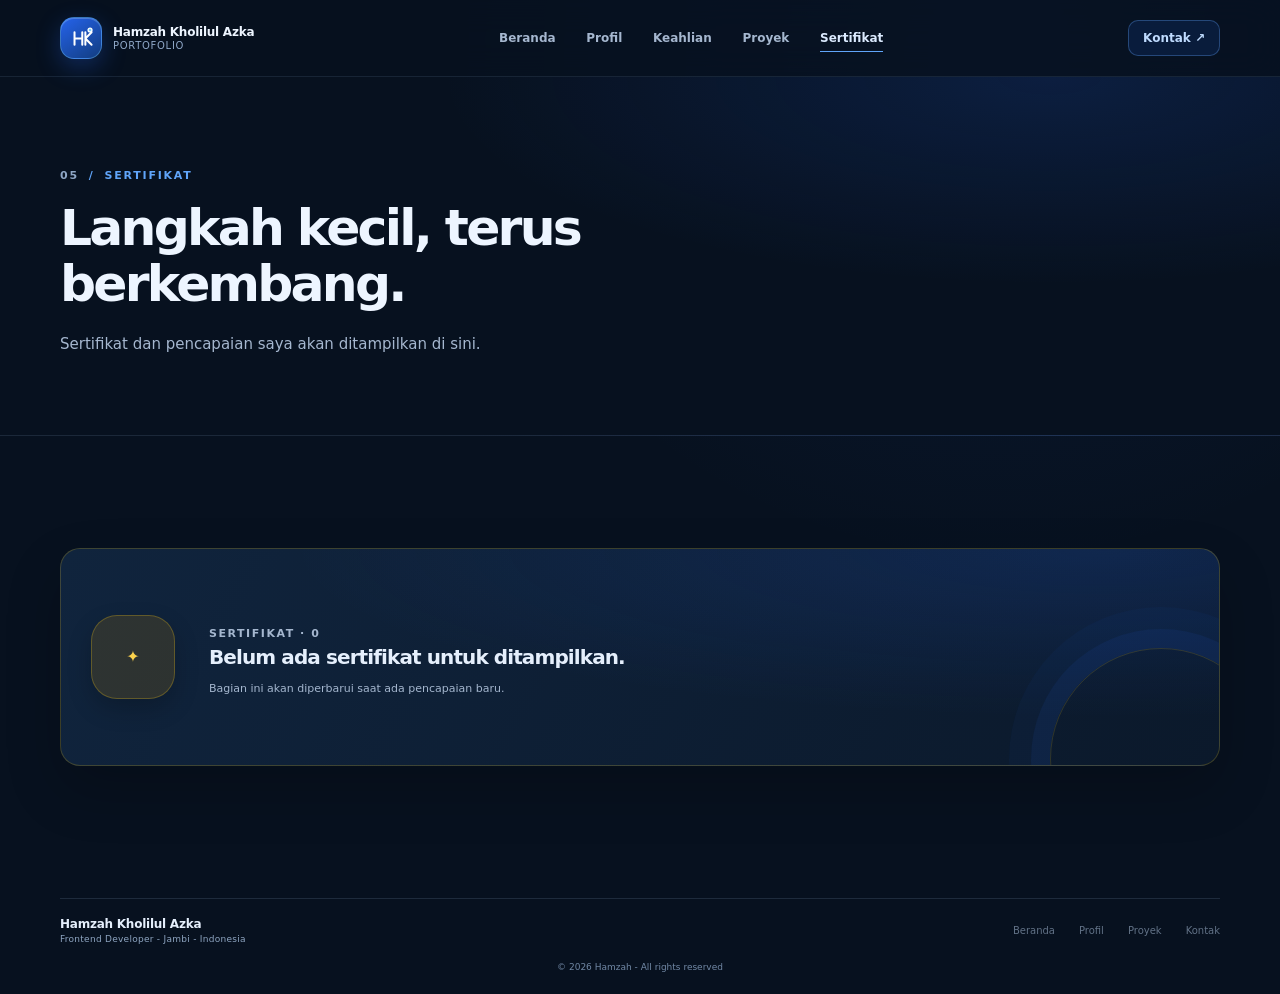
==== sertifikat.html @ 4dce2e53 "update the look" ====
<!doctype html><html lang="id"><head><meta charset="utf-8"><meta name="viewport" content="width=device-width, initial-scale=1"><meta name="description" content="Sertifikat dan pencapaian Hamzah Kholilul Azka."><title>Sertifikat — Hamzah Kholilul Azka</title><link rel="icon" href="Image/favicon.png"><link rel="stylesheet" href="styles.css"></head><body data-page="sertifikat"><a class="skip-link" href="#main-content">Langsung ke konten</a><header class="site-header" id="site-header"><div class="container-wide nav-inner"><a class="brand-lockup" href="index.html"><span class="brand-mark">HKA</span><span class="brand-name"><strong>Hamzah Kholilul Azka</strong><span>Portofolio</span></span></a><nav class="desktop-nav" aria-label="Navigasi utama"><a class="nav-link" data-nav="profil" href="profil.html">Profil</a><a class="nav-link" data-nav="keahlian" href="keahlian.html">Keahlian</a><a class="nav-link" data-nav="proyek" href="proyek.html">Proyek</a><a class="nav-link" data-nav="sertifikat" href="sertifikat.html">Sertifikat</a></nav><a class="header-cta desktop-contact" href="kontak.html">Kontak ↗</a><button class="mobile-menu-button" id="menu-toggle" aria-label="Buka menu navigasi" aria-expanded="false" aria-controls="mobile-navigation">☰</button></div><nav id="mobile-navigation" class="mobile-nav" aria-label="Navigasi seluler" hidden><a href="index.html">Beranda</a><a href="profil.html">Profil</a><a href="keahlian.html">Keahlian</a><a href="proyek.html">Proyek</a><a data-nav="sertifikat" href="sertifikat.html">Sertifikat</a><a href="kontak.html">Kontak</a></nav></header><main id="main-content"><section class="page-hero"><div class="container-wide"><p class="section-overline"><span>05</span><span>/</span>Sertifikat</p><h1 class="section-title">Langkah kecil, terus berkembang.</h1><p class="section-lede">Sertifikat dan pencapaian saya akan ditampilkan di sini.</p></div></section><section class="section"><div class="container-wide"><div class="certificate-card reveal"><span class="certificate-emblem">✦</span><div class="certificate-copy"><p class="certificate-count">Sertifikat · 0</p><h2>Belum ada sertifikat untuk ditampilkan.</h2><p>Bagian ini akan diperbarui saat ada pencapaian baru.</p></div></div></div></section></main><footer class="footer"><div class="container-wide footer-inner"><div class="footer-left"><strong>© <span id="current-year">2026</span> Hamzah Kholilul Azka</strong><span class="footer-dot"></span><span>Portofolio</span></div><div class="footer-right">✦ Dibuat sambil terus belajar.</div><a class="back-to-top" href="index.html">Beranda ↑</a></div></footer><script src="script.js"></script></body></html>
---- styles.css ----
:root {
  --primary: #2563eb;
  --deep: #1e3a8a;
  --light-blue: #dbeafe;
  --ink: #0f172a;
  --muted: #64748b;
  --line: #e2e8f0;
  --soft: #f8fafc;
  --white: #ffffff;
  --ease-out: cubic-bezier(0.22, 1, 0.36, 1);
}

* { box-sizing: border-box; }
html { scroll-behavior: smooth; scroll-padding-top: 92px; }
body {
  margin: 0;
  color: var(--ink);
  background: var(--white);
  font-family: Inter, "Plus Jakarta Sans", ui-sans-serif, system-ui, -apple-system, BlinkMacSystemFont, "Segoe UI", sans-serif;
  font-feature-settings: "ss01" on;
  -webkit-font-smoothing: antialiased;
  text-rendering: optimizeLegibility;
}
::selection { color: #163b87; background: #dbeafe; }
a { color: inherit; text-decoration: none; }
button, a { -webkit-tap-highlight-color: transparent; }
button { font: inherit; }
:focus-visible { outline: 3px solid rgba(37, 99, 235, .42); outline-offset: 3px; }


.skip-link {
  position: fixed; left: 16px; top: 12px; z-index: 100;
  padding: 11px 15px; border-radius: 10px; background: var(--deep); color: white;
  transform: translateY(-150%); transition: transform 180ms ease;
}
.skip-link:focus { transform: translateY(0); }
.container-wide { width: min(1160px, calc(100% - 48px)); margin-inline: auto; }
.section { position: relative; padding: 112px 0; }
.section-soft { background: var(--soft); }
.section-overline {
  display: flex; align-items: center; gap: 10px; margin: 0 0 18px;
  color: var(--primary); font-size: 11px; font-weight: 750; letter-spacing: .16em; text-transform: uppercase;
}
.section-overline span:first-child { color: #94a3b8; font-variant-numeric: tabular-nums; }
.section-title {
  max-width: 760px; margin: 0; color: var(--ink); font-size: clamp(2rem, 4vw, 3.15rem);
  font-weight: 640; letter-spacing: -.055em; line-height: 1.12;
}
.section-lede { max-width: 580px; margin: 18px 0 0; color: var(--muted); font-size: 15px; line-height: 1.85; }
.section-heading-row { display: flex; align-items: end; justify-content: space-between; gap: 32px; margin-bottom: 48px; }
.section-heading-row .section-lede { max-width: 390px; margin: 0 0 4px; }

/* Navigation */
.site-header {
  position: sticky; top: 0; z-index: 50; width: 100%;
  border-bottom: 1px solid rgba(226, 232, 240, .68);
  background: rgba(255, 255, 255, .8);
  backdrop-filter: blur(16px); -webkit-backdrop-filter: blur(16px);
  transition: background-color 240ms ease, box-shadow 240ms ease, border-color 240ms ease;
}
.site-header.is-scrolled {
  background: rgba(255, 255, 255, .96);
  border-color: rgba(226, 232, 240, .9);
  box-shadow: 0 8px 28px rgba(15, 23, 42, .045);
}
.nav-inner { display: flex; align-items: center; justify-content: space-between; height: 76px; gap: 26px; }
.brand-lockup { display: inline-flex; align-items: center; gap: 11px; min-width: max-content; }
.brand-mark {
  display: grid; width: 37px; height: 37px; place-items: center; border-radius: 12px;
  background: var(--deep); color: #fff; font-size: 12px; font-weight: 780; letter-spacing: -.04em;
  box-shadow: 0 5px 14px rgba(30, 58, 138, .17);
}
.brand-name { display: grid; gap: 1px; }
.brand-name strong { font-size: 12px; font-weight: 720; letter-spacing: -.02em; }
.brand-name span { color: #94a3b8; font-size: 10px; letter-spacing: .07em; text-transform: uppercase; }
.desktop-nav { display: flex; align-items: center; gap: clamp(17px, 2.4vw, 32px); }
.nav-link { position: relative; color: #64748b; font-size: 12px; font-weight: 560; transition: color 180ms ease; }
.nav-link::after { position: absolute; right: 0; bottom: -7px; left: 0; height: 1px; content: ""; background: var(--primary); transform: scaleX(0); transform-origin: right; transition: transform 230ms var(--ease-out); }
.nav-link:hover, .nav-link:focus-visible { color: var(--ink); }
.nav-link:hover::after, .nav-link:focus-visible::after { transform: scaleX(1); transform-origin: left; }
.header-cta { display: inline-flex; align-items: center; gap: 8px; padding: 10px 14px; border: 1px solid #dbeafe; border-radius: 10px; background: #eff6ff; color: var(--deep); font-size: 12px; font-weight: 650; transition: color 200ms ease, background 200ms ease, border-color 200ms ease, transform 200ms ease; }
.header-cta:hover { transform: translateY(-1px); border-color: var(--primary); background: var(--primary); color: #fff; }
.header-cta svg { width: 14px; height: 14px; }
.mobile-menu-button { display: none; width: 42px; height: 42px; place-items: center; border: 1px solid var(--line); border-radius: 12px; background: white; color: var(--ink); cursor: pointer; transition: border-color 200ms ease, box-shadow 200ms ease, transform 200ms var(--ease-out); }
.mobile-menu-button svg { width: 18px; height: 18px; }
.mobile-menu-button:active { transform: scale(.96); }
.mobile-menu-button[aria-expanded="true"] { border-color: #bfdbfe; box-shadow: 0 5px 16px rgba(37, 99, 235, .1); }
.mobile-nav { display: none; }
.mobile-nav[hidden] { display: none !important; }

/* Buttons */
.button-primary, .button-secondary {
  display: inline-flex; min-height: 48px; align-items: center; justify-content: center; gap: 10px;
  padding: 0 18px; border: 1px solid transparent; border-radius: 12px;
  font-size: 13px; font-weight: 660; transition: transform 220ms var(--ease-out), box-shadow 220ms ease, background-color 220ms ease, color 220ms ease, border-color 220ms ease;
}
.button-primary { background: var(--primary); color: white; box-shadow: 0 9px 18px rgba(37, 99, 235, .16); }
.button-primary:hover { transform: translateY(-2px); background: #1d4ed8; box-shadow: 0 13px 22px rgba(37, 99, 235, .24); }
.button-primary:active, .button-secondary:active, .header-cta:active { transform: translateY(0) scale(.985); }
.button-secondary { border-color: var(--line); background: #fff; color: var(--ink); }
.button-secondary:hover { transform: translateY(-2px); border-color: #bfdbfe; background: #f8fbff; color: var(--deep); box-shadow: 0 8px 18px rgba(37, 99, 235, .07); }
.button-primary svg, .button-secondary svg { width: 16px; height: 16px; }

/* Hero */
.hero-section { position: relative; overflow: hidden; min-height: 676px; padding: 68px 0 90px; isolation: isolate; }
.hero-section::before {
  position: absolute; z-index: -2; top: -250px; right: -190px; width: 840px; height: 840px; border-radius: 50%;
  content: ""; background: radial-gradient(circle, rgba(219, 234, 254, .63) 0%, rgba(239, 246, 255, .52) 35%, rgba(255, 255, 255, 0) 70%);
  animation: ambient-drift 18s ease-in-out infinite alternate;
}
.hero-section::after {
  position: absolute; z-index: -1; top: 0; right: 0; bottom: 0; width: 55%; content: ""; pointer-events: none;
  background-image: radial-gradient(rgba(37, 99, 235, .13) .65px, transparent .65px); background-size: 22px 22px;
  mask-image: linear-gradient(90deg, transparent, #000 74%, transparent); opacity: .22;
}
.hero-layout { display: grid; grid-template-columns: minmax(0, 1.08fr) minmax(360px, .92fr); align-items: center; gap: clamp(45px, 8vw, 108px); }
.hero-copy { position: relative; z-index: 2; padding: 24px 0 10px; }
.hero-badge { display: inline-flex; align-items: center; gap: 9px; margin-bottom: 24px; padding: 8px 11px; border: 1px solid #dbeafe; border-radius: 999px; background: rgba(255, 255, 255, .72); color: #1e40af; font-size: 10px; font-weight: 710; letter-spacing: .1em; text-transform: uppercase; }
.hero-badge-dot { width: 7px; height: 7px; border-radius: 50%; background: #3b82f6; box-shadow: 0 0 0 4px #dbeafe; }
.hero-kicker { margin: 0 0 14px; color: #94a3b8; font-size: 10px; font-weight: 700; letter-spacing: .18em; text-transform: uppercase; }
.hero-title { max-width: 680px; margin: 0; font-size: clamp(3.45rem, 6.5vw, 5.35rem); font-weight: 660; letter-spacing: -.075em; line-height: .98; }
.hero-title span { display: block; }
.hero-title .hero-title-second { color: var(--deep); }
.hero-title .hero-period { display: inline; color: var(--primary); }
.hero-role { display: flex; align-items: center; gap: 9px; margin: 23px 0 15px; color: #334155; font-size: 14px; font-weight: 560; }
.hero-role svg { width: 15px; height: 15px; color: var(--primary); }
.hero-role-separator { color: #cbd5e1; }
.hero-description { max-width: 510px; margin: 0; color: var(--muted); font-size: 15px; line-height: 1.85; }
.hero-actions { display: flex; flex-wrap: wrap; gap: 11px; margin-top: 29px; }
.hero-motto { display: flex; align-items: center; gap: 13px; margin-top: 35px; }
.hero-motto-rule { width: 30px; height: 1px; background: #bfdbfe; }
.hero-motto p { margin: 0; color: #64748b; font-size: 12px; font-weight: 560; letter-spacing: .01em; }
.hero-motto em { color: var(--deep); font-style: normal; font-weight: 680; }
.hero-art-reveal { display: flex; width: 100%; justify-content: flex-end; }
.hero-visual { position: relative; width: min(100%, 456px); padding: 19px 14px 18px 25px; }
.portrait-glow { position: absolute; inset: 8% -6% 4% 9%; border-radius: 46% 54% 54% 46% / 47% 41% 59% 53%; background: linear-gradient(145deg, #dbeafe 0%, #eff6ff 48%, #c7dcff 100%); transform: rotate(-8deg); animation: slow-morph 14s ease-in-out infinite alternate; }
.portrait-grid { position: absolute; top: 7%; right: -8%; width: 120px; height: 120px; background-image: radial-gradient(#93c5fd 1px, transparent 1px); background-size: 11px 11px; opacity: .62; }
.portrait-card { position: relative; overflow: hidden; padding: 14px; border: 1px solid rgba(191, 219, 254, .85); border-radius: 25px; background: rgba(255, 255, 255, .88); box-shadow: 0 32px 74px rgba(30, 58, 138, .12), 0 6px 18px rgba(15, 23, 42, .04); transform: rotate(1.2deg); }
.portrait-card-top { display: flex; align-items: center; justify-content: space-between; padding: 4px 3px 12px; color: #94a3b8; font-size: 9px; font-weight: 700; letter-spacing: .14em; }
.portrait-card-top span:last-child { color: var(--primary); }
.portrait-art { position: relative; overflow: hidden; height: 365px; border-radius: 17px; background: linear-gradient(155deg, #eff6ff, #dbeafe 65%, #d4e4ff); }
.portrait-art svg { display: block; width: 100%; height: 100%; }
.portrait-art img { display: block; width: 100%; height: 100%; object-fit: cover; object-position: 35% 42%; }
.portrait-art-label { position: absolute; right: 14px; bottom: 13px; color: rgba(30, 58, 138, .72); font-size: 8px; font-weight: 750; letter-spacing: .16em; }
.portrait-card-bottom { display: flex; align-items: center; justify-content: space-between; gap: 14px; padding: 15px 4px 4px; }
.portrait-identity { display: flex; align-items: center; gap: 10px; }
.portrait-initials { display: grid; width: 35px; height: 35px; place-items: center; border: 1px solid #dbeafe; border-radius: 11px; background: #eff6ff; color: var(--deep); font-size: 10px; font-weight: 760; }
.portrait-identity-copy { display: grid; gap: 3px; }
.portrait-identity-copy strong { color: var(--ink); font-size: 11px; font-weight: 720; }
.portrait-identity-copy span { color: #94a3b8; font-size: 9px; }
.portrait-semester { padding: 7px 9px; border-radius: 8px; background: #f1f5f9; color: #64748b; font-size: 9px; font-weight: 690; }
.float-note { position: absolute; z-index: 2; display: flex; align-items: center; gap: 9px; padding: 11px 14px; border: 1px solid rgba(226, 232, 240, .95); border-radius: 13px; background: rgba(255, 255, 255, .94); box-shadow: 0 12px 26px rgba(15, 23, 42, .09); color: var(--ink); font-size: 10px; font-weight: 670; }
.float-note svg { width: 15px; height: 15px; color: var(--primary); }
.float-note--top { top: 18%; left: -7%; animation: float-y 5.5s ease-in-out infinite; }
.float-note--bottom { right: -7%; bottom: 22%; animation: float-y 6s ease-in-out infinite reverse; }
.float-note span { display: grid; gap: 2px; }
.float-note small { color: #94a3b8; font-size: 8px; font-weight: 540; }
.hero-scroll-note { display: flex; align-items: center; gap: 11px; margin-top: 48px; color: #94a3b8; font-size: 10px; font-weight: 650; letter-spacing: .12em; text-transform: uppercase; }
.hero-scroll-note span { width: 32px; height: 1px; background: #cbd5e1; }

/* About */
.about-grid { display: grid; grid-template-columns: minmax(0, 1.08fr) minmax(330px, .92fr); align-items: start; gap: 64px; }
.about-copy { max-width: 630px; padding-top: 40px; }
.about-copy p { margin: 0; color: #475569; font-size: 16px; line-height: 1.9; }
.about-copy p + p { margin-top: 15px; color: var(--muted); font-size: 14px; }
.about-facts { display: grid; grid-template-columns: 1fr 1fr; gap: 10px; margin-top: 27px; }
.fact-card { display: flex; min-height: 78px; align-items: center; gap: 12px; padding: 13px 14px; border: 1px solid var(--line); border-radius: 13px; background: #fff; transition: transform 220ms var(--ease-out), border-color 220ms ease, box-shadow 220ms ease; }
.fact-card:hover { transform: translateY(-3px); border-color: #bfdbfe; box-shadow: 0 10px 24px rgba(37, 99, 235, .07); }
.fact-icon { display: grid; flex: 0 0 auto; width: 34px; height: 34px; place-items: center; border-radius: 10px; background: #eff6ff; color: var(--primary); }
.fact-icon svg { width: 16px; height: 16px; }
.fact-copy { display: grid; gap: 4px; min-width: 0; }
.fact-copy span { color: #94a3b8; font-size: 9px; font-weight: 700; letter-spacing: .08em; text-transform: uppercase; }
.fact-copy strong { overflow-wrap: anywhere; color: #334155; font-size: 11px; font-weight: 650; line-height: 1.45; }
.interest-card { position: relative; overflow: hidden; min-height: 286px; padding: 28px; border: 1px solid #dbeafe; border-radius: 19px; background: linear-gradient(145deg, #f8fbff, #eff6ff 70%, #f8fafc); }
.interest-card::before { position: absolute; top: -85px; right: -82px; width: 220px; height: 220px; border: 1px solid rgba(37, 99, 235, .11); border-radius: 50%; content: ""; box-shadow: 0 0 0 22px rgba(219, 234, 254, .28), 0 0 0 45px rgba(219, 234, 254, .15); }
.interest-card-label { position: relative; margin: 0 0 24px; color: #64748b; font-size: 10px; font-weight: 750; letter-spacing: .13em; text-transform: uppercase; }
.interest-list { position: relative; display: grid; gap: 11px; }
.interest-item { display: grid; grid-template-columns: 25px minmax(0, 1fr); grid-template-rows: auto auto; align-items: center; column-gap: 10px; row-gap: 3px; min-width: 0; padding: 12px 11px; border: 1px solid rgba(219, 234, 254, .86); border-radius: 12px; background: rgba(255, 255, 255, .75); color: #334155; font-size: 11px; font-weight: 630; }
.interest-symbol { display: grid; grid-row: span 2; width: 25px; height: 25px; place-items: center; border-radius: 8px; background: #eff6ff; color: var(--primary); font-size: 10px; font-weight: 800; }
.interest-item small { grid-column: 2; color: #94a3b8; font-size: 8px; font-weight: 520; line-height: 1.4; }
.interest-item svg { width: 16px; height: 16px; color: var(--primary); }
.interest-foot { position: relative; display: flex; align-items: center; gap: 8px; margin: 21px 0 0; color: #64748b; font-size: 10px; }
.interest-foot svg { width: 13px; height: 13px; color: var(--primary); }

/* Education */
.education-layout { display: grid; grid-template-columns: minmax(0, 1.1fr) minmax(270px, .72fr); gap: 26px; align-items: stretch; }
.education-card { position: relative; display: grid; grid-template-columns: 66px 1fr; gap: 22px; padding: 29px; border: 1px solid var(--line); border-radius: 18px; background: #fff; box-shadow: 0 12px 32px rgba(15, 23, 42, .035); }
.education-rail { position: relative; display: flex; justify-content: center; }
.education-rail::before { position: absolute; top: 54px; bottom: 0; width: 1px; content: ""; background: linear-gradient(#bfdbfe, transparent); }
.education-icon { display: grid; width: 50px; height: 50px; place-items: center; border: 1px solid #dbeafe; border-radius: 15px; background: #eff6ff; color: var(--primary); }
.education-icon svg { width: 22px; height: 22px; }
.education-status { display: inline-flex; align-items: center; gap: 7px; margin: 2px 0 12px; color: var(--primary); font-size: 9px; font-weight: 760; letter-spacing: .12em; text-transform: uppercase; }
.education-status i { width: 6px; height: 6px; border-radius: 50%; background: #3b82f6; box-shadow: 0 0 0 4px #dbeafe; }
.education-card h3 { max-width: 520px; margin: 0; color: var(--ink); font-size: clamp(19px, 2vw, 24px); font-weight: 650; letter-spacing: -.035em; line-height: 1.25; }
.education-program { margin: 9px 0 0; color: #64748b; font-size: 13px; line-height: 1.7; }
.education-tags { display: flex; flex-wrap: wrap; gap: 8px; margin-top: 19px; }
.soft-tag { display: inline-flex; align-items: center; gap: 7px; padding: 7px 10px; border: 1px solid #e2e8f0; border-radius: 999px; background: #f8fafc; color: #64748b; font-size: 10px; font-weight: 630; }
.soft-tag svg { width: 12px; height: 12px; color: var(--primary); }
.education-aside { display: flex; flex-direction: column; justify-content: space-between; min-height: 252px; padding: 27px; border: 1px solid #dbeafe; border-radius: 18px; background: linear-gradient(150deg, #eff6ff, #f8fbff 75%); }
.education-aside-icon { display: grid; width: 39px; height: 39px; place-items: center; border-radius: 12px; background: #fff; color: var(--primary); box-shadow: 0 4px 12px rgba(37, 99, 235, .08); }
.education-aside-icon svg { width: 18px; height: 18px; }
.education-aside p { margin: 24px 0 0; color: #1e3a8a; font-size: 15px; font-weight: 590; line-height: 1.65; letter-spacing: -.02em; }
.education-aside small { display: block; margin-top: 9px; color: #64748b; font-size: 10px; line-height: 1.6; }

/* Skills */
.skills-layout { display: grid; grid-template-columns: minmax(0, 1fr) minmax(290px, .72fr); gap: 54px; align-items: start; }
.skills-panel-title { display: flex; align-items: center; justify-content: space-between; gap: 15px; margin-bottom: 17px; }
.skills-panel-title h3 { margin: 0; color: var(--ink); font-size: 14px; font-weight: 700; letter-spacing: -.02em; }
.skills-panel-title span { color: #94a3b8; font-size: 9px; font-weight: 700; letter-spacing: .12em; text-transform: uppercase; }
.skills-grid { display: grid; grid-template-columns: repeat(2, minmax(0, 1fr)); gap: 11px; }
.skill-card { display: flex; min-height: 91px; align-items: center; gap: 14px; padding: 15px; border: 1px solid var(--line); border-radius: 14px; background: #fff; transition: transform 220ms var(--ease-out), box-shadow 220ms ease, border-color 220ms ease; }
.skill-card:hover { transform: translateY(-4px); border-color: #bfdbfe; box-shadow: 0 13px 25px rgba(37, 99, 235, .075); }
.skill-symbol { display: grid; flex: 0 0 auto; width: 42px; height: 42px; place-items: center; border: 1px solid #dbeafe; border-radius: 12px; background: #f1f7ff; color: var(--deep); font-size: 13px; font-weight: 800; letter-spacing: -.05em; }
.skill-copy { display: grid; gap: 5px; }
.skill-copy strong { color: #1e293b; font-size: 12px; font-weight: 690; }
.skill-copy span { color: #94a3b8; font-size: 10px; }
.skill-note { display: flex; align-items: start; gap: 9px; margin: 14px 0 0; color: #64748b; font-size: 10px; line-height: 1.65; }
.skill-note svg { flex: 0 0 auto; width: 14px; height: 14px; margin-top: 1px; color: var(--primary); }
.interest-stack { display: grid; gap: 10px; }
.interest-stack-card { display: flex; min-height: 62px; align-items: center; gap: 13px; padding: 12px 14px; border: 1px solid var(--line); border-radius: 13px; background: #fff; transition: border-color 200ms ease, background-color 200ms ease; }
.interest-stack-card:hover { border-color: #bfdbfe; background: #fbfdff; }
.interest-stack-icon { display: grid; width: 35px; height: 35px; place-items: center; border-radius: 10px; background: #eff6ff; color: var(--primary); }
.interest-stack-icon svg { width: 16px; height: 16px; }
.interest-stack-copy { display: grid; gap: 3px; }
.interest-stack-copy strong { color: #334155; font-size: 11px; font-weight: 660; }
.interest-stack-copy span { color: #94a3b8; font-size: 9px; }

/* Projects */
.projects-grid { display: grid; grid-template-columns: repeat(3, minmax(0, 1fr)); gap: 17px; }
.project-card { overflow: hidden; border: 1px solid var(--line); border-radius: 18px; background: #fff; transition: transform 260ms var(--ease-out), box-shadow 260ms ease, border-color 260ms ease; }
.project-card:hover { transform: translateY(-5px); border-color: #bfdbfe; box-shadow: 0 18px 36px rgba(37, 99, 235, .09); }
.project-visual { position: relative; display: grid; min-height: 205px; place-items: center; overflow: hidden; border-bottom: 1px solid #e8eef6; background: #f5f9ff; }
.project-visual::before { position: absolute; top: -70px; right: -45px; width: 180px; height: 180px; border-radius: 50%; content: ""; background: rgba(219, 234, 254, .72); }
.projects-grid > :nth-child(2) .project-visual { background: #f5f7fb; }
.projects-grid > :nth-child(2) .project-visual::before { top: 120px; right: auto; left: -50px; background: rgba(191, 219, 254, .58); }
.projects-grid > :nth-child(3) .project-visual { background: #f6f9ff; }
.projects-grid > :nth-child(3) .project-visual::before { top: -55px; right: auto; left: -45px; background: rgba(219, 234, 254, .78); }
.project-art-label { position: absolute; top: 14px; left: 15px; z-index: 1; display: flex; align-items: center; gap: 6px; color: #94a3b8; font-size: 8px; font-weight: 760; letter-spacing: .13em; text-transform: uppercase; }
.project-art-label svg { width: 12px; height: 12px; color: var(--primary); }
.mock-window { position: relative; z-index: 1; width: 78%; overflow: hidden; border: 1px solid rgba(226, 232, 240, .94); border-radius: 11px; background: white; box-shadow: 0 14px 30px rgba(30, 58, 138, .11); transform: translateY(9px); }
.mock-window-bar { display: flex; height: 22px; align-items: center; gap: 4px; padding: 0 8px; border-bottom: 1px solid #eef2f7; background: #fff; }
.mock-window-bar i { width: 4px; height: 4px; border-radius: 50%; background: #cbd5e1; }
.mock-window-bar span { margin-left: 6px; color: #94a3b8; font-size: 6px; }
.mock-dashboard { display: grid; min-height: 112px; grid-template-columns: 23% 1fr; }
.mock-sidebar { display: grid; align-content: start; gap: 8px; padding: 12px 7px; border-right: 1px solid #eef2f7; background: #f8fafc; }
.mock-sidebar i { height: 4px; border-radius: 4px; background: #e2e8f0; }
.mock-sidebar i:first-child { width: 72%; background: #bfdbfe; }
.mock-dashboard-main { padding: 11px 12px; }
.mock-dashboard-title { width: 46%; height: 7px; margin-bottom: 8px; border-radius: 4px; background: #1e3a8a; opacity: .88; }
.mock-stat-row { display: grid; grid-template-columns: repeat(3, 1fr); gap: 5px; }
.mock-stat-row i { display: block; height: 22px; border: 1px solid #e8eef6; border-radius: 4px; background: linear-gradient(180deg, #fff, #f8fbff); }
.mock-chart { display: flex; height: 36px; align-items: end; gap: 5px; margin-top: 8px; padding: 0 7px 4px; border-radius: 4px; background: #f8fafc; }
.mock-chart i { flex: 1; border-radius: 3px 3px 1px 1px; background: #93c5fd; }
.mock-chart i:nth-child(1) { height: 38%; }.mock-chart i:nth-child(2) { height: 62%; }.mock-chart i:nth-child(3) { height: 49%; }.mock-chart i:nth-child(4) { height: 82%; background: #3b82f6; }.mock-chart i:nth-child(5) { height: 69%; }
.mock-landing { position: relative; z-index: 1; width: 78%; min-height: 135px; padding: 17px 18px; border: 1px solid #e6ebf2; border-radius: 12px; background: #fff; box-shadow: 0 14px 30px rgba(15, 23, 42, .08); transform: translateY(9px); }
.mock-landing-top { display: flex; align-items: center; justify-content: space-between; color: #64748b; font-size: 6px; font-weight: 700; }
.mock-landing-mark { width: 13px; height: 13px; border-radius: 4px; background: var(--primary); }
.mock-landing-title { width: 83%; margin: 20px 0 7px; color: var(--deep); font-size: 15px; font-weight: 800; letter-spacing: -.07em; line-height: .98; }
.mock-landing-copy { width: 70%; height: 4px; border-radius: 4px; background: #dbe3ef; }
.mock-landing-button { width: 42px; height: 13px; margin-top: 13px; border-radius: 4px; background: var(--primary); }
.mock-notebook { position: relative; z-index: 1; display: grid; width: 78%; min-height: 132px; grid-template-columns: 1fr 1.1fr; overflow: hidden; border: 1px solid #e4ebf4; border-radius: 12px; background: white; box-shadow: 0 14px 30px rgba(30, 58, 138, .09); transform: translateY(9px); }
.mock-notebook-copy { padding: 18px 0 15px 15px; }
.mock-notebook-copy span { color: #94a3b8; font-size: 6px; font-weight: 740; letter-spacing: .13em; }
.mock-notebook-copy strong { display: block; margin-top: 11px; color: var(--deep); font-size: 12px; font-weight: 750; letter-spacing: -.04em; }
.mock-notebook-copy i { display: block; width: 62%; height: 4px; margin-top: 7px; border-radius: 5px; background: #e2e8f0; }
.mock-notebook-chart { align-self: center; width: 90%; height: 74px; }
.mock-notebook-chart svg { width: 100%; height: 100%; overflow: visible; }
.project-content { padding: 20px 19px 18px; }
.project-meta { display: flex; align-items: center; justify-content: space-between; gap: 10px; }
.project-category { color: var(--primary); font-size: 9px; font-weight: 750; letter-spacing: .11em; text-transform: uppercase; }
.project-number { color: #cbd5e1; font-size: 10px; font-variant-numeric: tabular-nums; font-weight: 700; }
.project-content h3 { margin: 10px 0 8px; color: var(--ink); font-size: 18px; font-weight: 680; letter-spacing: -.04em; }
.project-content p { min-height: 70px; margin: 0; color: var(--muted); font-size: 12px; line-height: 1.75; }
.project-tags { display: flex; flex-wrap: wrap; gap: 6px; margin-top: 17px; }
.project-tag { padding: 6px 8px; border-radius: 7px; background: #f1f5f9; color: #64748b; font-size: 9px; font-weight: 620; }
.projects-footnote { display: flex; align-items: start; gap: 9px; margin-top: 20px; color: #64748b; font-size: 10px; line-height: 1.65; }
.projects-footnote svg { flex: 0 0 auto; width: 14px; height: 14px; margin-top: 1px; color: var(--primary); }
.projects-cta { display: inline-flex; align-items: center; gap: 7px; margin-top: 22px; color: var(--deep); font-size: 12px; font-weight: 680; transition: gap 200ms ease, color 200ms ease; }
.projects-cta:hover { gap: 11px; color: var(--primary); }
.projects-cta svg { width: 14px; height: 14px; }
.project-count-note { display: inline-flex; flex: 0 0 auto; align-items: center; gap: 8px; margin-bottom: 4px; color: #94a3b8; font-size: 9px; font-weight: 700; letter-spacing: .12em; text-transform: uppercase; }
.project-count-dot { width: 6px; height: 6px; border-radius: 50%; background: #60a5fa; box-shadow: 0 0 0 4px #dbeafe; }
.project-bottom-row { display: flex; align-items: center; justify-content: space-between; gap: 18px; }
.project-bottom-row .projects-footnote { max-width: 570px; }
.project-bottom-row .projects-cta { flex: 0 0 auto; }

/* Certificates */
.certificates-layout { display: grid; grid-template-columns: minmax(0, .76fr) minmax(0, 1.24fr); align-items: center; gap: 58px; }
.certificate-card { position: relative; display: grid; grid-template-columns: 94px 1fr; align-items: center; gap: 24px; min-height: 218px; overflow: hidden; padding: 30px; border: 1px solid #dbeafe; border-radius: 20px; background: linear-gradient(120deg, #f8fbff 0%, #eff6ff 100%); }
.certificate-card::after { position: absolute; right: -53px; bottom: -105px; width: 220px; height: 220px; border: 1px solid rgba(37, 99, 235, .12); border-radius: 50%; content: ""; box-shadow: 0 0 0 19px rgba(219, 234, 254, .33), 0 0 0 41px rgba(219, 234, 254, .18); }
.certificate-emblem { position: relative; z-index: 1; display: grid; width: 84px; height: 84px; place-items: center; border: 1px solid rgba(191, 219, 254, .9); border-radius: 26px; background: rgba(255, 255, 255, .83); color: var(--primary); box-shadow: 0 10px 22px rgba(37, 99, 235, .08); }
.certificate-emblem svg { width: 31px; height: 31px; stroke-width: 1.6; }
.certificate-copy { position: relative; z-index: 1; }
.certificate-count { margin: 0 0 9px; color: var(--primary); font-size: 9px; font-weight: 780; letter-spacing: .14em; text-transform: uppercase; }
.certificate-copy h3 { max-width: 420px; margin: 0; color: var(--deep); font-size: 20px; font-weight: 650; letter-spacing: -.045em; line-height: 1.3; }
.certificate-copy p { max-width: 410px; margin: 9px 0 0; color: #64748b; font-size: 11px; line-height: 1.75; }

/* Contact and footer */
.contact-section { overflow: hidden; padding: 0 0 105px; background: var(--soft); }
.contact-card { position: relative; display: grid; grid-template-columns: 1fr auto; align-items: center; gap: 34px; overflow: hidden; padding: 52px 58px; border: 1px solid #dbeafe; border-radius: 25px; background: linear-gradient(116deg, #f8fbff 0%, #eff6ff 57%, #e8f1ff 100%); }
.contact-card::before { position: absolute; top: -180px; right: 19%; width: 360px; height: 360px; border: 1px solid rgba(37, 99, 235, .1); border-radius: 50%; content: ""; box-shadow: 0 0 0 26px rgba(219, 234, 254, .25), 0 0 0 55px rgba(219, 234, 254, .17); }
.contact-copy { position: relative; z-index: 1; max-width: 600px; }
.contact-copy .section-overline { margin-bottom: 14px; }
.contact-copy h2 { max-width: 570px; margin: 0; color: var(--deep); font-size: clamp(2rem, 4vw, 3.1rem); font-weight: 650; letter-spacing: -.055em; line-height: 1.12; }
.contact-copy p { max-width: 490px; margin: 13px 0 0; color: #64748b; font-size: 13px; line-height: 1.8; }
.contact-actions { position: relative; z-index: 1; display: grid; gap: 12px; justify-items: start; }
.contact-actions .button-primary { min-width: 162px; }
.contact-socials { display: flex; gap: 8px; }
.social-icon-link { display: grid; width: 39px; height: 39px; place-items: center; border: 1px solid rgba(191, 219, 254, .85); border-radius: 12px; background: rgba(255, 255, 255, .78); color: #64748b; transition: transform 180ms ease, color 180ms ease, border-color 180ms ease, background 180ms ease; }
.social-icon-link:hover { transform: translateY(-2px); border-color: #93c5fd; background: white; color: var(--primary); }
.social-icon-link svg { width: 16px; height: 16px; }
.footer { padding: 22px 0 27px; background: var(--soft); }
.footer-inner { display: flex; align-items: center; justify-content: space-between; gap: 20px; padding-top: 18px; border-top: 1px solid var(--line); }
.footer-left { display: flex; align-items: center; gap: 10px; color: #64748b; font-size: 10px; }
.footer-left strong { color: #334155; font-weight: 680; }
.footer-dot { width: 3px; height: 3px; border-radius: 50%; background: #cbd5e1; }
.footer-right { display: flex; align-items: center; gap: 7px; color: #94a3b8; font-size: 10px; }
.footer-right svg { width: 13px; height: 13px; color: var(--primary); }
.back-to-top { display: inline-flex; align-items: center; gap: 6px; color: #64748b; font-size: 10px; font-weight: 620; transition: color 180ms ease; }
.back-to-top:hover { color: var(--primary); }
.back-to-top svg { width: 13px; height: 13px; }

/* Motion */
@keyframes ambient-drift { from { transform: translate3d(0, 0, 0) scale(1); } to { transform: translate3d(-26px, 18px, 0) scale(1.04); } }
@keyframes slow-morph { from { transform: rotate(-8deg) scale(1); } to { transform: rotate(-4deg) scale(1.035); } }
@keyframes float-y { 0%, 100% { transform: translateY(0); } 50% { transform: translateY(-7px); } }
@keyframes mobile-nav-in { from { opacity: 0; transform: translateY(-7px); } to { opacity: 1; transform: translateY(0); } }
@keyframes mobile-nav-link-in { from { opacity: 0; transform: translateY(-3px); } to { opacity: 1; transform: translateY(0); } }

@media (max-width: 1024px) {
  .container-wide { width: min(100% - 48px, 940px); }
  .hero-layout { grid-template-columns: minmax(0, 1fr) minmax(310px, .84fr); gap: 32px; }
  .hero-title { font-size: clamp(3.5rem, 7vw, 4.7rem); }
  .portrait-art { height: 330px; }
  .about-grid { gap: 38px; }
  .projects-grid { gap: 13px; }
  .project-content { padding-inline: 15px; }
}
@media (max-width: 820px) {
  .section { padding: 88px 0; }
  .desktop-nav, .desktop-contact { display: none; }
  .mobile-menu-button { display: grid; }
  .nav-inner { height: 70px; }
  .mobile-nav { display: grid; position: absolute; top: calc(100% + 1px); right: 0; left: 0; padding: 9px 24px 18px; border-bottom: 1px solid var(--line); background: rgba(255, 255, 255, .98); box-shadow: 0 14px 22px rgba(15, 23, 42, .05); }
  .mobile-nav.is-opening { animation: mobile-nav-in 220ms var(--ease-out) both; }
  .mobile-nav.is-opening a { animation: mobile-nav-link-in 260ms var(--ease-out) both; }
  .mobile-nav.is-opening a:nth-child(2) { animation-delay: 25ms; }
  .mobile-nav.is-opening a:nth-child(3) { animation-delay: 45ms; }
  .mobile-nav.is-opening a:nth-child(4) { animation-delay: 65ms; }
  .mobile-nav.is-opening a:nth-child(5) { animation-delay: 85ms; }
  .mobile-nav.is-opening a:nth-child(6) { animation-delay: 105ms; }
  .mobile-nav a { display: flex; min-height: 43px; align-items: center; border-bottom: 1px solid #f1f5f9; color: #475569; font-size: 13px; font-weight: 590; }
  .mobile-nav a:last-child { margin-top: 10px; border: 0; border-radius: 10px; background: #eff6ff; color: var(--deep); padding: 0 13px; }
  .hero-section { min-height: unset; padding: 54px 0 76px; }
  .hero-layout { grid-template-columns: minmax(0, 1fr) minmax(290px, .86fr); gap: 20px; }
  .hero-title { font-size: clamp(3rem, 7.8vw, 4rem); }
  .hero-description { font-size: 14px; }
  .hero-visual { padding: 14px 8px; }
  .portrait-art { height: 285px; }
  .float-note--top { left: -4%; }.float-note--bottom { right: -4%; }
  .about-grid { grid-template-columns: 1fr; gap: 34px; }
  .about-copy { max-width: unset; padding-top: 0; }
  .interest-card { min-height: unset; }
  .interest-list { grid-template-columns: repeat(3, 1fr); }
  .interest-item { min-height: 70px; align-items: start; font-size: 11px; }
  .education-layout { grid-template-columns: 1fr; }
  .education-aside { min-height: 205px; }
  .skills-layout { grid-template-columns: 1fr; gap: 38px; }
  .interest-stack { grid-template-columns: repeat(3, 1fr); }
  .interest-stack-card { align-items: start; }
  .projects-grid { grid-template-columns: repeat(2, minmax(0, 1fr)); }
  .projects-grid > :last-child { grid-column: 1 / -1; }
  .projects-grid > :last-child .project-card { display: grid; grid-template-columns: 1fr 1fr; }
  .projects-grid > :last-child .project-visual { border-right: 1px solid #e8eef6; border-bottom: 0; }
  .projects-grid > :last-child .project-content { display: flex; flex-direction: column; justify-content: center; }
  .certificates-layout { grid-template-columns: 1fr; gap: 29px; }
  .contact-card { padding: 40px; }
}
@media (max-width: 600px) {
  html { scroll-padding-top: 78px; }
  .container-wide { width: calc(100% - 36px); }
  .section { padding: 73px 0; }
  .section-title { font-size: clamp(1.9rem, 8vw, 2.5rem); }
  .section-heading-row { display: block; margin-bottom: 32px; }
  .section-heading-row .section-lede { max-width: 100%; margin-top: 13px; }
  .project-count-note { margin-top: 19px; }
  .nav-inner { height: 66px; }
  .brand-mark { width: 35px; height: 35px; }
  .brand-name strong { font-size: 11px; }
  .brand-name span { font-size: 9px; }
  .hero-section { padding: 40px 0 63px; }
  .hero-layout { grid-template-columns: 1fr; gap: 26px; }
  .hero-copy { padding: 13px 0 0; }
  .hero-badge { margin-bottom: 20px; font-size: 9px; }
  .hero-kicker { font-size: 9px; }
  .hero-title { font-size: clamp(3.15rem, 13.5vw, 4.15rem); }
  .hero-role { margin-top: 17px; font-size: 12px; }
  .hero-description { font-size: 13px; line-height: 1.8; }
  .hero-actions { margin-top: 23px; }
  .button-primary, .button-secondary { min-height: 46px; padding-inline: 14px; font-size: 12px; }
  .hero-motto { margin-top: 25px; }
  .hero-scroll-note { margin-top: 31px; }
  .hero-art-reveal { justify-content: center; }
  .hero-visual { width: min(90%, 390px); margin-top: 4px; padding: 14px 8px; }
  .portrait-card { padding: 11px; border-radius: 21px; }
  .portrait-art { height: clamp(270px, 84vw, 340px); }
  .float-note { padding: 9px 11px; font-size: 9px; }
  .float-note--top { top: 17%; left: -8%; }.float-note--bottom { right: -7%; bottom: 22%; }
  .section-lede { font-size: 13px; }
  .about-copy p { font-size: 14px; }
  .about-copy p + p { font-size: 13px; }
  .about-facts { gap: 8px; }
  .fact-card { min-height: 71px; gap: 9px; padding: 10px; }
  .fact-icon { width: 30px; height: 30px; }
  .fact-copy strong { font-size: 10px; }
  .interest-card { padding: 21px; }
  .interest-list { grid-template-columns: 1fr; }
  .interest-item { min-height: 45px; align-items: center; }
  .education-card { grid-template-columns: 43px 1fr; gap: 14px; padding: 20px 16px; }
  .education-icon { width: 39px; height: 39px; border-radius: 12px; }
  .education-icon svg { width: 18px; height: 18px; }
  .education-rail::before { top: 44px; }
  .education-card h3 { font-size: 18px; }
  .education-program { font-size: 12px; }
  .education-aside { min-height: 190px; padding: 21px; }
  .skills-grid { gap: 8px; }
  .skill-card { min-height: 78px; gap: 10px; padding: 11px; }
  .skill-symbol { width: 36px; height: 36px; border-radius: 10px; font-size: 11px; }
  .skill-copy strong { font-size: 11px; }
  .skill-copy span { font-size: 9px; }
  .interest-stack { grid-template-columns: 1fr; }
  .interest-stack-card { min-height: 56px; align-items: center; }
  .projects-grid { grid-template-columns: 1fr; gap: 13px; }
  .project-bottom-row { display: block; }
  .project-bottom-row .projects-cta { margin-top: 14px; }
  .projects-grid > :last-child { grid-column: auto; }
  .projects-grid > :last-child .project-card { display: block; }
  .projects-grid > :last-child .project-visual { border-right: 0; border-bottom: 1px solid #e8eef6; }
  .projects-grid > :last-child .project-content { display: block; }
  .project-visual { min-height: 190px; }
  .project-content p { min-height: auto; }
  .certificate-card { grid-template-columns: 56px 1fr; gap: 15px; min-height: 175px; padding: 20px 16px; }
  .certificate-emblem { width: 55px; height: 55px; border-radius: 17px; }
  .certificate-emblem svg { width: 23px; height: 23px; }
  .certificate-copy h3 { font-size: 17px; }
  .certificate-copy p { font-size: 10px; }
  .contact-section { padding-bottom: 60px; }
  .contact-card { grid-template-columns: 1fr; gap: 24px; padding: 28px 22px; border-radius: 19px; }
  .contact-copy h2 { font-size: 2.15rem; }
  .contact-actions { display: flex; align-items: center; justify-content: space-between; }
  .footer-inner { flex-wrap: wrap; }
  .footer-left { flex-wrap: wrap; row-gap: 5px; }
  .footer-right { margin-left: auto; }
  .back-to-top { width: 100%; margin-top: 3px; }
}
@media (prefers-reduced-motion: reduce) {
  html { scroll-behavior: auto; }
  *, *::before, *::after { animation-duration: .01ms !important; animation-iteration-count: 1 !important; transition-duration: .01ms !important; scroll-behavior: auto !important; }
}

/* Plain HTML helpers: icon sprite, reveal animation and a few replaced utility classes. */
.icon-sprite { position: absolute; width: 0; height: 0; overflow: hidden; pointer-events: none; }
.nav-contact-icon { width: 16px; height: 16px; margin-left: 8px; }
.interest-stack-arrow { flex: 0 0 auto; width: 14px; height: 14px; margin-left: auto; color: #cbd5e1; }
html.js .reveal { opacity: 0; transform: translateY(18px); transition: opacity 400ms cubic-bezier(.22, 1, .36, 1), transform 400ms cubic-bezier(.22, 1, .36, 1); transition-delay: var(--reveal-delay, 0ms); }
html.js .reveal.is-visible { opacity: 1; transform: translateY(0); }
@media (prefers-reduced-motion: reduce) {
  html.js .reveal, html.js .reveal.is-visible { opacity: 1; transform: none; transition: none; }
}

/* Midnight blue theme */
:root {
  color-scheme: dark;
  --primary: #60a5fa;
  --deep: #dbeafe;
  --light-blue: #173354;
  --ink: #edf5ff;
  --muted: #a5b7cf;
  --line: rgba(148, 177, 211, .16);
  --soft: #0a1728;
  --white: #07111f;
}

html { background: #07111f; }
svg {
  fill: none;
  stroke: currentColor;
  stroke-width: 1.7;
  stroke-linecap: round;
  stroke-linejoin: round;
}
body {
  background:
    radial-gradient(ellipse at 78% 5%, rgba(37, 99, 235, .11), transparent 34rem),
    #07111f;
  color: var(--ink);
  font-family: "DM Sans", "Avenir Next", ui-sans-serif, system-ui, -apple-system, BlinkMacSystemFont, "Segoe UI", sans-serif;
}
::selection { color: #07111f; background: #93c5fd; }
:focus-visible { outline-color: rgba(96, 165, 250, .78); }
.section-soft { background: linear-gradient(180deg, #0a1728, #0b192b); }

.site-header {
  border-color: rgba(148, 177, 211, .12);
  background: rgba(7, 17, 31, .78);
}
.site-header.is-scrolled {
  border-color: rgba(148, 177, 211, .17);
  background: rgba(7, 17, 31, .94);
  box-shadow: 0 12px 34px rgba(0, 0, 0, .24);
}
.brand-mark {
  width: 42px;
  height: 42px;
  border: 1px solid rgba(125, 211, 252, .35);
  border-radius: 14px;
  background: linear-gradient(145deg, #2563eb, #123d81);
  color: #fff;
  box-shadow: 0 8px 24px rgba(37, 99, 235, .3), inset 0 1px rgba(255, 255, 255, .2);
}
.brand-mark svg { width: 31px; height: 31px; }
.brand-name span { color: #8fa8c8; }
.nav-link { color: #a5b7cf; }
.nav-link:hover, .nav-link:focus-visible { color: #fff; }
.header-cta {
  border-color: rgba(96, 165, 250, .32);
  background: rgba(37, 99, 235, .13);
  color: #bfdbfe;
}
.mobile-menu-button { border-color: var(--line); background: #0d1b2d; color: var(--ink); }
.mobile-nav {
  border-color: var(--line);
  background: rgba(7, 17, 31, .98);
  box-shadow: 0 18px 30px rgba(0, 0, 0, .28);
}
.mobile-nav a { border-color: rgba(148, 177, 211, .12); color: #c4d3e6; }
.mobile-nav a:last-child { background: rgba(37, 99, 235, .18); color: #bfdbfe; }

.button-primary {
  background: linear-gradient(115deg, #3b82f6, #2563eb);
  color: #fff;
  box-shadow: 0 10px 26px rgba(37, 99, 235, .27);
}
.button-primary:hover { background: linear-gradient(115deg, #60a5fa, #3b82f6); }
.button-secondary {
  border-color: rgba(148, 177, 211, .24);
  background: rgba(16, 34, 56, .8);
  color: #e2edfc;
}
.button-secondary:hover {
  border-color: rgba(96, 165, 250, .55);
  background: #122743;
  color: #fff;
  box-shadow: 0 10px 26px rgba(0, 0, 0, .2);
}

.hero-section::before {
  background: radial-gradient(circle, rgba(37, 99, 235, .23), rgba(14, 54, 101, .14) 38%, transparent 72%);
}
.hero-section::after {
  background-image: radial-gradient(rgba(125, 211, 252, .24) .7px, transparent .7px);
  opacity: .2;
}
.hero-badge {
  border-color: rgba(96, 165, 250, .28);
  background: rgba(16, 34, 56, .78);
  color: #bfdbfe;
}
.hero-badge-dot { background: #7dd3fc; box-shadow: 0 0 0 4px rgba(96, 165, 250, .18); }
.hero-kicker, .section-overline span:first-child { color: #8ea6c5; }
.hero-title .hero-title-second { color: #dbeafe; }
.hero-title .hero-period { color: #7dd3fc; }
.hero-role { color: #c4d3e6; }
.hero-role-separator { color: #647b99; }
.hero-motto-rule, .hero-scroll-note span { background: #315172; }
.hero-motto p { color: #a5b7cf; }
.hero-motto em { color: #dbeafe; }
.hero-scroll-note { color: #91a8c5; }
.portrait-glow {
  background: linear-gradient(145deg, rgba(37, 99, 235, .4), rgba(14, 54, 101, .6) 55%, rgba(8, 25, 46, .8));
}
.portrait-grid { opacity: .35; }
.portrait-card {
  border-color: rgba(125, 211, 252, .22);
  background: rgba(12, 26, 43, .94);
  box-shadow: 0 32px 80px rgba(0, 0, 0, .44), 0 0 42px rgba(37, 99, 235, .1);
}
.portrait-card-top { color: #91a8c5; }
.portrait-card-bottom { color: var(--ink); }
.portrait-initials { border-color: rgba(96, 165, 250, .28); background: rgba(37, 99, 235, .18); color: #bfdbfe; }
.portrait-identity-copy strong { color: #edf5ff; }
.portrait-identity-copy span { color: #91a8c5; }
.portrait-semester { background: #14263d; color: #bfd0e5; }
.float-note {
  border-color: rgba(148, 177, 211, .2);
  background: rgba(12, 26, 43, .94);
  box-shadow: 0 14px 32px rgba(0, 0, 0, .3);
  color: #eaf2ff;
}
.float-note small { color: #9bb0cb; }

.about-copy p { color: #d0deee; }
.about-copy p + p, .section-lede { color: var(--muted); }
.fact-card, .education-card, .skill-card, .interest-stack-card {
  border-color: var(--line);
  background: linear-gradient(145deg, rgba(16, 34, 56, .92), rgba(11, 25, 43, .96));
  box-shadow: 0 12px 30px rgba(0, 0, 0, .12);
}
.fact-card:hover, .skill-card:hover, .interest-stack-card:hover {
  border-color: rgba(96, 165, 250, .45);
  background: #10233a;
  box-shadow: 0 14px 34px rgba(0, 0, 0, .23), 0 0 24px rgba(37, 99, 235, .08);
}
.fact-icon, .interest-symbol, .interest-stack-icon, .education-icon {
  border: 1px solid rgba(96, 165, 250, .18);
  background: rgba(37, 99, 235, .16);
  color: #7db7ff;
}
.interest-card {
  border-color: rgba(96, 165, 250, .2);
  background: linear-gradient(145deg, #10233a, #0c1b2e 72%, #0a1728);
  box-shadow: 0 22px 50px rgba(0, 0, 0, .18);
}
.interest-card::before { border-color: rgba(96, 165, 250, .16); }
.interest-card-label, .interest-foot { color: #a8bbd2; }
.interest-item {
  border-color: rgba(148, 177, 211, .16);
  background: rgba(7, 17, 31, .48);
  color: #e1ebf8;
}
.interest-symbol svg { width: 15px; height: 15px; }
.interest-item small { color: #96abc5; }
.education-rail::before { background: linear-gradient(rgba(96, 165, 250, .45), transparent); }
.education-status i { background: #7dd3fc; box-shadow: 0 0 0 4px rgba(96, 165, 250, .16); }
.education-program, .education-aside small { color: #a5b7cf; }
.soft-tag {
  border-color: rgba(148, 177, 211, .18);
  background: rgba(7, 17, 31, .36);
  color: #b4c5da;
}
.education-aside {
  border-color: rgba(96, 165, 250, .2);
  background: linear-gradient(145deg, #102743, #0d1c30);
}
.education-aside-icon { background: #142c48; color: #7db7ff; box-shadow: 0 6px 18px rgba(0, 0, 0, .2); }
.education-aside p { color: #d8e8fb; }
.skills-panel-title span { color: #91a8c5; }
.skill-symbol {
  border-color: rgba(96, 165, 250, .2);
  background: rgba(37, 99, 235, .13);
  color: #60a5fa;
}
.skill-symbol svg { display: block; width: 24px; height: 24px; }
.skill-symbol svg use { color: #60a5fa; }
.skill-copy strong { color: #e5effc; }
.skill-copy span, .skill-note { color: #9db1ca; }
.interest-stack-copy strong { color: #e3edf9; }
.interest-stack-copy span { color: #9db1ca; }
.interest-stack-arrow { color: #7da7d7; }

.project-card {
  border-color: var(--line);
  background: linear-gradient(155deg, #102139, #0b192a);
  box-shadow: 0 14px 36px rgba(0, 0, 0, .16);
}
.project-card:hover {
  border-color: rgba(96, 165, 250, .42);
  box-shadow: 0 22px 48px rgba(0, 0, 0, .3), 0 0 30px rgba(37, 99, 235, .11);
}
.project-visual, .projects-grid > :nth-child(2) .project-visual, .projects-grid > :nth-child(3) .project-visual {
  border-color: rgba(148, 177, 211, .15);
  background: radial-gradient(ellipse at 50% 100%, rgba(37, 99, 235, .2), transparent 70%), #0b1a2d;
}
.project-visual::before, .projects-grid > :nth-child(2) .project-visual::before, .projects-grid > :nth-child(3) .project-visual::before {
  background: rgba(59, 130, 246, .12);
}
.project-art-label { color: #9bb0cb; }
.project-number, .project-count-note { color: #96abc5; }
.project-tag {
  border: 1px solid rgba(148, 177, 211, .12);
  background: #14263d;
  color: #bfd0e5;
}
.projects-footnote { color: #a5b7cf; }
.projects-cta { color: #bfdbfe; }
.project-count-dot { background: #7dd3fc; box-shadow: 0 0 0 4px rgba(96, 165, 250, .16); }

.certificate-card {
  border-color: rgba(96, 165, 250, .24);
  background: radial-gradient(ellipse at 90% 0%, rgba(37, 99, 235, .17), transparent 55%), linear-gradient(120deg, #10243d, #0b192b);
  box-shadow: 0 24px 55px rgba(0, 0, 0, .2);
}
.certificate-card::after { border-color: rgba(96, 165, 250, .2); box-shadow: 0 0 0 19px rgba(37, 99, 235, .08), 0 0 0 41px rgba(37, 99, 235, .04); }
.certificate-emblem {
  border-color: rgba(96, 165, 250, .24);
  background: rgba(37, 99, 235, .15);
  color: #7db7ff;
  box-shadow: 0 10px 24px rgba(0, 0, 0, .2);
}
.certificate-copy h3 { color: #e5effc; }
.certificate-copy p { color: #a5b7cf; }

.contact-section, .footer { background: #0a1728; }
.contact-card {
  border-color: rgba(96, 165, 250, .26);
  background: radial-gradient(ellipse at 82% 0%, rgba(37, 99, 235, .2), transparent 43%), linear-gradient(116deg, #102743, #0b1a2c 72%);
  box-shadow: 0 26px 60px rgba(0, 0, 0, .25);
}
.contact-card::before { border-color: rgba(96, 165, 250, .15); box-shadow: 0 0 0 26px rgba(37, 99, 235, .07), 0 0 0 55px rgba(37, 99, 235, .035); }
.contact-copy h2 { color: #e7f1ff; }
.contact-copy p { color: #a5b7cf; }
.social-icon-link {
  border-color: rgba(96, 165, 250, .22);
  background: rgba(7, 17, 31, .48);
  color: #7db7ff;
}
.social-icon-link:hover { border-color: #60a5fa; background: #142b47; color: #bfdbfe; }
.footer-inner { border-color: rgba(148, 177, 211, .16); }
.footer-left, .back-to-top { color: #9db1ca; }
.footer-left strong { color: #dce8f7; }
.footer-dot { background: #54708f; }
.footer-right { color: #8fa6c2; }

@media (hover: hover) {
  .brand-mark { transition: transform 220ms var(--ease-out), box-shadow 220ms ease; }
  .brand-lockup:hover .brand-mark { transform: rotate(-5deg) translateY(-1px); box-shadow: 0 12px 30px rgba(37, 99, 235, .4); }
}
@media (prefers-reduced-motion: reduce) {
  .brand-mark { transition: none; }
}

/* Give each technology and interest a restrained signature accent. */
.skill-card {
  position: relative;
  overflow: hidden;
  border-color: var(--skill-border);
  transition: transform 220ms var(--ease-out), box-shadow 220ms ease, border-color 220ms ease, background-color 220ms ease;
}
.skill-card::before {
  position: absolute;
  top: 14px;
  bottom: 14px;
  left: 0;
  width: 3px;
  border-radius: 0 4px 4px 0;
  background: var(--skill-accent);
  content: "";
  opacity: .85;
}
.skill-card .skill-symbol {
  border-color: var(--skill-border);
  background: var(--skill-wash);
  color: var(--skill-accent);
}
.skill-card:hover {
  border-color: var(--skill-border-strong);
  box-shadow: 0 14px 34px rgba(0, 0, 0, .23), 0 0 25px var(--skill-glow);
}
.skill-card--html {
  --skill-accent: #fb923c;
  --skill-border: rgba(251, 146, 60, .2);
  --skill-border-strong: rgba(251, 146, 60, .48);
  --skill-wash: rgba(234, 88, 12, .16);
  --skill-glow: rgba(234, 88, 12, .1);
}
.skill-card--css {
  --skill-accent: #38bdf8;
  --skill-border: rgba(56, 189, 248, .2);
  --skill-border-strong: rgba(56, 189, 248, .48);
  --skill-wash: rgba(2, 132, 199, .16);
  --skill-glow: rgba(2, 132, 199, .1);
}
.skill-card--javascript {
  --skill-accent: #facc15;
  --skill-border: rgba(250, 204, 21, .2);
  --skill-border-strong: rgba(250, 204, 21, .48);
  --skill-wash: rgba(202, 138, 4, .16);
  --skill-glow: rgba(202, 138, 4, .1);
}
.skill-card--python {
  --skill-accent: #60a5fa;
  --skill-border: rgba(96, 165, 250, .2);
  --skill-border-strong: rgba(96, 165, 250, .48);
  --skill-wash: rgba(37, 99, 235, .16);
  --skill-glow: rgba(37, 99, 235, .1);
}

.interest-item--web .interest-symbol,
.interest-stack-card--web .interest-stack-icon { color: #38bdf8; background: rgba(2, 132, 199, .17); border-color: rgba(56, 189, 248, .23); }
.interest-item--design .interest-symbol,
.interest-stack-card--design .interest-stack-icon { color: #c4b5fd; background: rgba(124, 58, 237, .18); border-color: rgba(167, 139, 250, .24); }
.interest-item--ml .interest-symbol,
.interest-stack-card--ml .interest-stack-icon { color: #4ade80; background: rgba(22, 163, 74, .17); border-color: rgba(74, 222, 128, .22); }
.interest-item--web { border-color: rgba(56, 189, 248, .18); }
.interest-item--design { border-color: rgba(167, 139, 250, .18); }
.interest-item--ml { border-color: rgba(74, 222, 128, .16); }
.interest-stack-card { position: relative; overflow: hidden; }
.interest-stack-card::before {
  position: absolute;
  top: 13px;
  bottom: 13px;
  left: 0;
  width: 2px;
  border-radius: 0 3px 3px 0;
  content: "";
  opacity: .8;
}
.interest-stack-card--web::before { background: #38bdf8; }
.interest-stack-card--design::before { background: #a78bfa; }
.interest-stack-card--ml::before { background: #4ade80; }
.interest-stack-card--web:hover { border-color: rgba(56, 189, 248, .42); }
.interest-stack-card--design:hover { border-color: rgba(167, 139, 250, .42); }
.interest-stack-card--ml:hover { border-color: rgba(74, 222, 128, .4); }

.social-icon-link--email {
  border-color: rgba(251, 113, 133, .32);
  background: linear-gradient(145deg, rgba(159, 18, 57, .2), rgba(88, 17, 44, .15));
  color: #fda4af;
  box-shadow: inset 0 1px rgba(255, 255, 255, .04);
}
.social-icon-link--email:hover {
  border-color: rgba(251, 113, 133, .7);
  background: rgba(159, 18, 57, .3);
  color: #ffe4e8;
  box-shadow: 0 8px 22px rgba(190, 24, 93, .18);
}
.social-icon-link--github {
  border-color: rgba(203, 213, 225, .28);
  background: linear-gradient(145deg, rgba(71, 85, 105, .28), rgba(30, 41, 59, .2));
  color: #dbe4ef;
  box-shadow: inset 0 1px rgba(255, 255, 255, .05);
}
.social-icon-link--github:hover {
  border-color: rgba(203, 213, 225, .62);
  background: rgba(71, 85, 105, .4);
  color: #fff;
  box-shadow: 0 8px 22px rgba(15, 23, 42, .28);
}
.social-icon-link--instagram {
  border-color: rgba(217, 70, 239, .34);
  background: linear-gradient(145deg, rgba(147, 51, 234, .22), rgba(190, 24, 93, .17) 60%, rgba(234, 88, 12, .13));
  color: #e9a8ff;
  box-shadow: inset 0 1px rgba(255, 255, 255, .05);
}
.social-icon-link--instagram:hover {
  border-color: rgba(232, 121, 249, .68);
  background: linear-gradient(145deg, rgba(147, 51, 234, .36), rgba(190, 24, 93, .3) 60%, rgba(234, 88, 12, .22));
  color: #fff0fb;
  box-shadow: 0 8px 24px rgba(192, 38, 211, .19);
}
.social-icon-link--whatsapp {
  border-color: rgba(74, 222, 128, .34);
  background: linear-gradient(145deg, rgba(22, 163, 74, .22), rgba(5, 150, 105, .16));
  color: #86efac;
  box-shadow: inset 0 1px rgba(255, 255, 255, .05);
}
.social-icon-link--whatsapp:hover {
  border-color: rgba(74, 222, 128, .7);
  background: linear-gradient(145deg, rgba(22, 163, 74, .36), rgba(5, 150, 105, .28));
  color: #dcfce7;
  box-shadow: 0 8px 24px rgba(22, 163, 74, .2);
}

.fact-card:nth-child(1) .fact-icon { color: #7dd3fc; background: rgba(2, 132, 199, .17); }
.fact-card:nth-child(2) .fact-icon { color: #c4b5fd; background: rgba(124, 58, 237, .17); }
.fact-card:nth-child(3) .fact-icon { color: #fcd34d; background: rgba(202, 138, 4, .16); }
.fact-card:nth-child(4) .fact-icon { color: #6ee7b7; background: rgba(5, 150, 105, .16); }
.fact-card:nth-child(1):hover { border-color: rgba(56, 189, 248, .35); }
.fact-card:nth-child(2):hover { border-color: rgba(167, 139, 250, .35); }
.fact-card:nth-child(3):hover { border-color: rgba(250, 204, 21, .35); }
.fact-card:nth-child(4):hover { border-color: rgba(52, 211, 153, .35); }

.education-icon {
  border-color: rgba(250, 204, 21, .24);
  background: rgba(202, 138, 4, .16);
  color: #fcd34d;
}
.education-rail::before { background: linear-gradient(rgba(250, 204, 21, .42), transparent); }
.education-status { color: #6ee7b7; }
.education-status i { background: #4ade80; box-shadow: 0 0 0 4px rgba(74, 222, 128, .15); }
.education-tags .soft-tag:nth-child(1) svg { color: #c4b5fd; }
.education-tags .soft-tag:nth-child(2) svg { color: #7dd3fc; }
.education-aside-icon {
  border: 1px solid rgba(167, 139, 250, .2);
  background: rgba(124, 58, 237, .16);
  color: #c4b5fd;
}

.interest-foot svg, .skill-note svg { color: #fcd34d; }
.interest-stack-card--web .interest-stack-arrow { color: #38bdf8; }
.interest-stack-card--design .interest-stack-arrow { color: #a78bfa; }
.interest-stack-card--ml .interest-stack-arrow { color: #4ade80; }

.project-card { border-top: 2px solid var(--project-accent); }
.projects-grid > :nth-child(1) .project-card {
  --project-accent: #38bdf8;
  --project-wash: rgba(2, 132, 199, .2);
  --project-border: rgba(56, 189, 248, .32);
}
.projects-grid > :nth-child(2) .project-card {
  --project-accent: #c4b5fd;
  --project-wash: rgba(124, 58, 237, .2);
  --project-border: rgba(167, 139, 250, .32);
}
.projects-grid > :nth-child(3) .project-card {
  --project-accent: #4ade80;
  --project-wash: rgba(22, 163, 74, .2);
  --project-border: rgba(74, 222, 128, .3);
}
.project-card:hover { border-color: var(--project-border); }
.project-category, .project-art-label svg { color: var(--project-accent); }
.project-visual::before { background: var(--project-wash); }
.projects-grid > :nth-child(2) .project-visual::before,
.projects-grid > :nth-child(3) .project-visual::before { background: var(--project-wash); }
.projects-grid > :nth-child(2) .project-visual,
.projects-grid > :nth-child(3) .project-visual {
  background: radial-gradient(ellipse at 50% 100%, var(--project-wash), transparent 70%), #0b1a2d;
}
.projects-grid > :nth-child(1) .mock-dashboard-title,
.projects-grid > :nth-child(1) .mock-chart i:nth-child(4) { background-color: #38bdf8; }
.projects-grid > :nth-child(2) .mock-landing-mark,
.projects-grid > :nth-child(2) .mock-landing-button { background: #8b5cf6; }
.projects-grid > :nth-child(3) .mock-notebook-copy strong { color: #4ade80; }
.project-tags .project-tag:nth-child(1) { border-color: var(--project-border); }
.projects-footnote svg { color: #fbbf24; }
.projects-cta svg { color: #38bdf8; }

.certificate-emblem {
  border-color: rgba(250, 204, 21, .25);
  background: rgba(202, 138, 4, .16);
  color: #fcd34d;
}
.certificate-count { color: #fcd34d; }
.certificate-card { border-color: rgba(250, 204, 21, .2); }
.certificate-card::after { border-color: rgba(250, 204, 21, .15); }

.float-note--top svg { color: #c4b5fd; }
.float-note--bottom svg { color: #6ee7b7; }
.hero-role svg { color: #7dd3fc; }

/* Multi-page additions */
.page-hero { padding: 92px 0 76px; background: linear-gradient(135deg, #f8fbff 0%, #fff 62%); border-bottom: 1px solid var(--line); }
.page-hero .section-title { max-width: 820px; }
.page-hero .section-lede { max-width: 620px; }
.quick-links { display: grid; grid-template-columns: repeat(3, 1fr); gap: 12px; }
.quick-link { display: grid; gap: 12px; min-height: 128px; padding: 20px; border: 1px solid var(--line); border-radius: 15px; background: #fff; transition: transform 220ms var(--ease-out), border-color 220ms ease, box-shadow 220ms ease; }
.quick-link:hover { transform: translateY(-4px); border-color: #bfdbfe; box-shadow: 0 13px 25px rgba(37,99,235,.08); }
.quick-link span { color: var(--primary); font-size: 10px; font-weight: 750; letter-spacing: .12em; text-transform: uppercase; }
.quick-link strong { display: flex; justify-content: space-between; gap: 10px; color: var(--ink); font-size: 14px; line-height: 1.45; }
.quick-link b { color: var(--primary); font-size: 20px; }
.is-active { color: var(--deep) !important; }
.nav-link.is-active::after { transform: scaleX(1); transform-origin: left; }
.mobile-nav a.is-active { color: var(--primary); font-weight: 700; }
.project-status { display: inline-flex; margin-top: 18px; padding: 6px 9px; border-radius: 999px; background: #eff6ff; color: var(--deep); font-size: 10px; font-weight: 700; }
.contact-page-grid { display: grid; grid-template-columns: minmax(0, 1.15fr) minmax(270px, .7fr); gap: 24px; align-items: stretch; }
.contact-page-grid .contact-card { min-height: 100%; }
.contact-note { padding: 30px; border: 1px solid #dbeafe; border-radius: 18px; background: linear-gradient(150deg, #eff6ff, #f8fbff 75%); }
.contact-note > span { display: grid; width: 40px; height: 40px; place-items: center; border-radius: 12px; background: #fff; color: var(--primary); }
.contact-note h2 { margin: 55px 0 12px; color: var(--deep); font-size: 20px; line-height: 1.35; letter-spacing: -.03em; }
.contact-note p { margin: 0; color: var(--muted); font-size: 12px; line-height: 1.75; }
.contact-socials--labeled { display: grid; grid-template-columns: repeat(2, 1fr); gap: 10px; margin-top: 26px; }
.contact-socials--labeled a { display: grid; grid-template-columns: 32px 1fr; column-gap: 10px; align-items: center; padding: 12px; border: 1px solid var(--line); border-radius: 12px; background: #fff; transition: border-color 180ms ease, transform 180ms ease; }
.contact-socials--labeled a:hover { transform: translateY(-2px); border-color: #93c5fd; }
.contact-socials--labeled a > span { grid-row: span 2; display: grid; width: 32px; height: 32px; place-items: center; border-radius: 9px; background: #eff6ff; color: var(--primary); font-size: 13px; font-weight: 750; }
.contact-socials--labeled strong { color: var(--ink); font-size: 11px; }
.contact-socials--labeled small { color: var(--muted); font-size: 9px; overflow-wrap: anywhere; }

@media (max-width: 720px) {
  .page-hero { padding: 70px 0 58px; }
  .quick-links, .contact-page-grid { grid-template-columns: 1fr; }
  .contact-socials--labeled { grid-template-columns: 1fr; }
  .contact-note h2 { margin-top: 35px; }
}

/* Final contrast pass for the multi-page layouts. */
.page-hero {
  background: radial-gradient(ellipse at 82% 0%, rgba(37, 99, 235, .16), transparent 38rem), #07111f;
  border-color: rgba(148, 177, 211, .14);
}
.page-hero .section-title { color: #edf5ff; }
.page-hero .section-lede { color: #a5b7cf; }
.quick-link {
  border-color: rgba(148, 177, 211, .16);
  background: linear-gradient(145deg, rgba(16, 34, 56, .92), rgba(11, 25, 43, .96));
  box-shadow: 0 12px 30px rgba(0, 0, 0, .12);
}
.quick-link:hover { border-color: rgba(96, 165, 250, .45); background: #10233a; box-shadow: 0 14px 34px rgba(0, 0, 0, .23); }
.quick-link strong { color: #e5effc; }
.quick-link b { color: #7db7ff; }
.project-status { background: rgba(37, 99, 235, .18); color: #bfdbfe; }
.certificate-copy h2 { max-width: 420px; margin: 0; color: #e5effc; font-size: 20px; font-weight: 650; letter-spacing: -.045em; line-height: 1.3; }
.contact-note {
  border-color: rgba(96, 165, 250, .2);
  background: linear-gradient(145deg, #102743, #0d1c30);
}
.contact-note > span { background: #142c48; color: #7db7ff; }
.contact-note h2 { color: #d8e8fb; }
.contact-note p { color: #a5b7cf; }
.contact-socials--labeled a { border-color: rgba(148, 177, 211, .16); background: rgba(7, 17, 31, .48); }
.contact-socials--labeled a:hover { border-color: rgba(96, 165, 250, .45); background: #10233a; }
.contact-socials--labeled a > span { background: rgba(37, 99, 235, .16); color: #7db7ff; }
.contact-socials--labeled strong { color: #e5effc; }
.contact-socials--labeled small { color: #9db1ca; }

/* Skill accents on the standalone expertise page. */
.skills-layout > div:first-child .skill-card:nth-child(1) { --skill-accent: #fb923c; --skill-border: rgba(251, 146, 60, .2); --skill-border-strong: rgba(251, 146, 60, .48); --skill-wash: rgba(234, 88, 12, .16); --skill-glow: rgba(234, 88, 12, .1); }
.skills-layout > div:first-child .skill-card:nth-child(2) { --skill-accent: #38bdf8; --skill-border: rgba(56, 189, 248, .2); --skill-border-strong: rgba(56, 189, 248, .48); --skill-wash: rgba(2, 132, 199, .16); --skill-glow: rgba(2, 132, 199, .1); }
.skills-layout > div:first-child .skill-card:nth-child(3) { --skill-accent: #facc15; --skill-border: rgba(250, 204, 21, .2); --skill-border-strong: rgba(250, 204, 21, .48); --skill-wash: rgba(202, 138, 4, .16); --skill-glow: rgba(202, 138, 4, .1); }
.skills-layout > div:first-child .skill-card:nth-child(4) { --skill-accent: #60a5fa; --skill-border: rgba(96, 165, 250, .2); --skill-border-strong: rgba(96, 165, 250, .48); --skill-wash: rgba(37, 99, 235, .16); --skill-glow: rgba(37, 99, 235, .1); }
.skills-layout > div:first-child .skill-card { position: relative; overflow: hidden; border-color: var(--skill-border); }
.skills-layout > div:first-child .skill-card::before { position: absolute; top: 14px; bottom: 14px; left: 0; width: 3px; border-radius: 0 4px 4px 0; background: var(--skill-accent); content: ""; opacity: .85; }
.skills-layout > div:first-child .skill-card .skill-symbol { border-color: var(--skill-border); background: var(--skill-wash); color: var(--skill-accent); }
.skills-layout > div:first-child .skill-card:hover { border-color: var(--skill-border-strong); box-shadow: 0 14px 34px rgba(0, 0, 0, .23), 0 0 25px var(--skill-glow); }
.skills-layout > div:last-child .interest-stack-card:nth-child(1) { --interest-accent: #38bdf8; --interest-border: rgba(56, 189, 248, .2); }
.skills-layout > div:last-child .interest-stack-card:nth-child(2) { --interest-accent: #a78bfa; --interest-border: rgba(167, 139, 250, .2); }
.skills-layout > div:last-child .interest-stack-card:nth-child(3) { --interest-accent: #4ade80; --interest-border: rgba(74, 222, 128, .2); }
.skills-layout > div:last-child .interest-stack-card { position: relative; overflow: hidden; border-color: var(--interest-border); }
.skills-layout > div:last-child .interest-stack-card::before { position: absolute; top: 13px; bottom: 13px; left: 0; width: 3px; border-radius: 0 4px 4px 0; background: var(--interest-accent); content: ""; opacity: .85; }
.skills-layout > div:last-child .interest-stack-card .interest-stack-icon { border-color: var(--interest-border); background: color-mix(in srgb, var(--interest-accent) 16%, transparent); color: var(--interest-accent); }
.skills-layout > div:last-child .interest-stack-card:hover { border-color: var(--interest-accent); box-shadow: 0 14px 34px rgba(0, 0, 0, .23), 0 0 25px color-mix(in srgb, var(--interest-accent) 12%, transparent); }

/* Project accents on the standalone projects page. */
.projects-grid > .project-card:nth-child(1) { --project-accent: #38bdf8; --project-wash: rgba(2, 132, 199, .2); --project-border: rgba(56, 189, 248, .32); }
.projects-grid > .project-card:nth-child(2) { --project-accent: #c4b5fd; --project-wash: rgba(124, 58, 237, .2); --project-border: rgba(167, 139, 250, .32); }
.projects-grid > .project-card:nth-child(3) { --project-accent: #4ade80; --project-wash: rgba(22, 163, 74, .2); --project-border: rgba(74, 222, 128, .3); }
.projects-grid > .project-card { border-top: 2px solid var(--project-accent); }
.projects-grid > .project-card:hover { border-color: var(--project-border); }
.projects-grid > .project-card .project-category { color: var(--project-accent); }
.projects-grid > .project-card .project-visual { background: radial-gradient(ellipse at 50% 100%, var(--project-wash), transparent 70%), #0b1a2d; }
.projects-grid > .project-card .project-visual::before { background: var(--project-wash); }
.projects-grid > .project-card .project-tag:first-child { border-color: var(--project-border); }
.projects-grid > .project-card .project-status { border: 1px solid var(--project-border); background: var(--project-wash); color: var(--project-accent); }
.projects-grid > .project-card:nth-child(1) .mock-dashboard-title,
.projects-grid > .project-card:nth-child(1) .mock-chart i:nth-child(4) { background-color: #38bdf8; }
.projects-grid > .project-card:nth-child(2) .mock-landing-mark,
.projects-grid > .project-card:nth-child(2) .mock-landing-button { background: #8b5cf6; }
.projects-grid > .project-card:nth-child(3) .mock-notebook-copy strong { color: #4ade80; }

/* Compact shared footer. */
.footer { padding: 20px 0 22px; background: #07111f; }
.footer-inner { display: grid; grid-template-columns: minmax(180px, 1fr) auto; align-items: center; gap: 18px 30px; padding-top: 18px; border-color: rgba(148, 177, 211, .16); }
.footer-brand { display: grid; gap: 3px; justify-items: start; }
.footer-name { color: #e5effc; font-size: 12px; font-weight: 700; letter-spacing: -.02em; }
.footer-brand span { color: #8fa6c2; font-size: 9px; letter-spacing: .12em; text-transform: uppercase; }
.footer-brand .footer-tagline { letter-spacing: .03em; text-transform: none; }
.footer-nav, .footer-socials { display: flex; flex-wrap: wrap; align-items: center; justify-content: center; gap: 24px; }
.footer-nav a, .footer-socials a { color: #9db1ca; opacity: .6; font-size: 10px; transition: color 180ms ease, opacity 180ms ease; }
.footer-nav a:hover, .footer-socials a:hover { color: #7dd3fc; opacity: 1; }
.footer-copy { grid-column: 1 / -1; margin: 0; color: #7188a5; font-size: 9px; text-align: center; }

@media (max-width: 720px) {
  .footer-inner { grid-template-columns: 1fr; justify-items: center; gap: 13px; }
  .footer-brand { justify-items: center; }
  .footer-copy { grid-column: auto; }
}
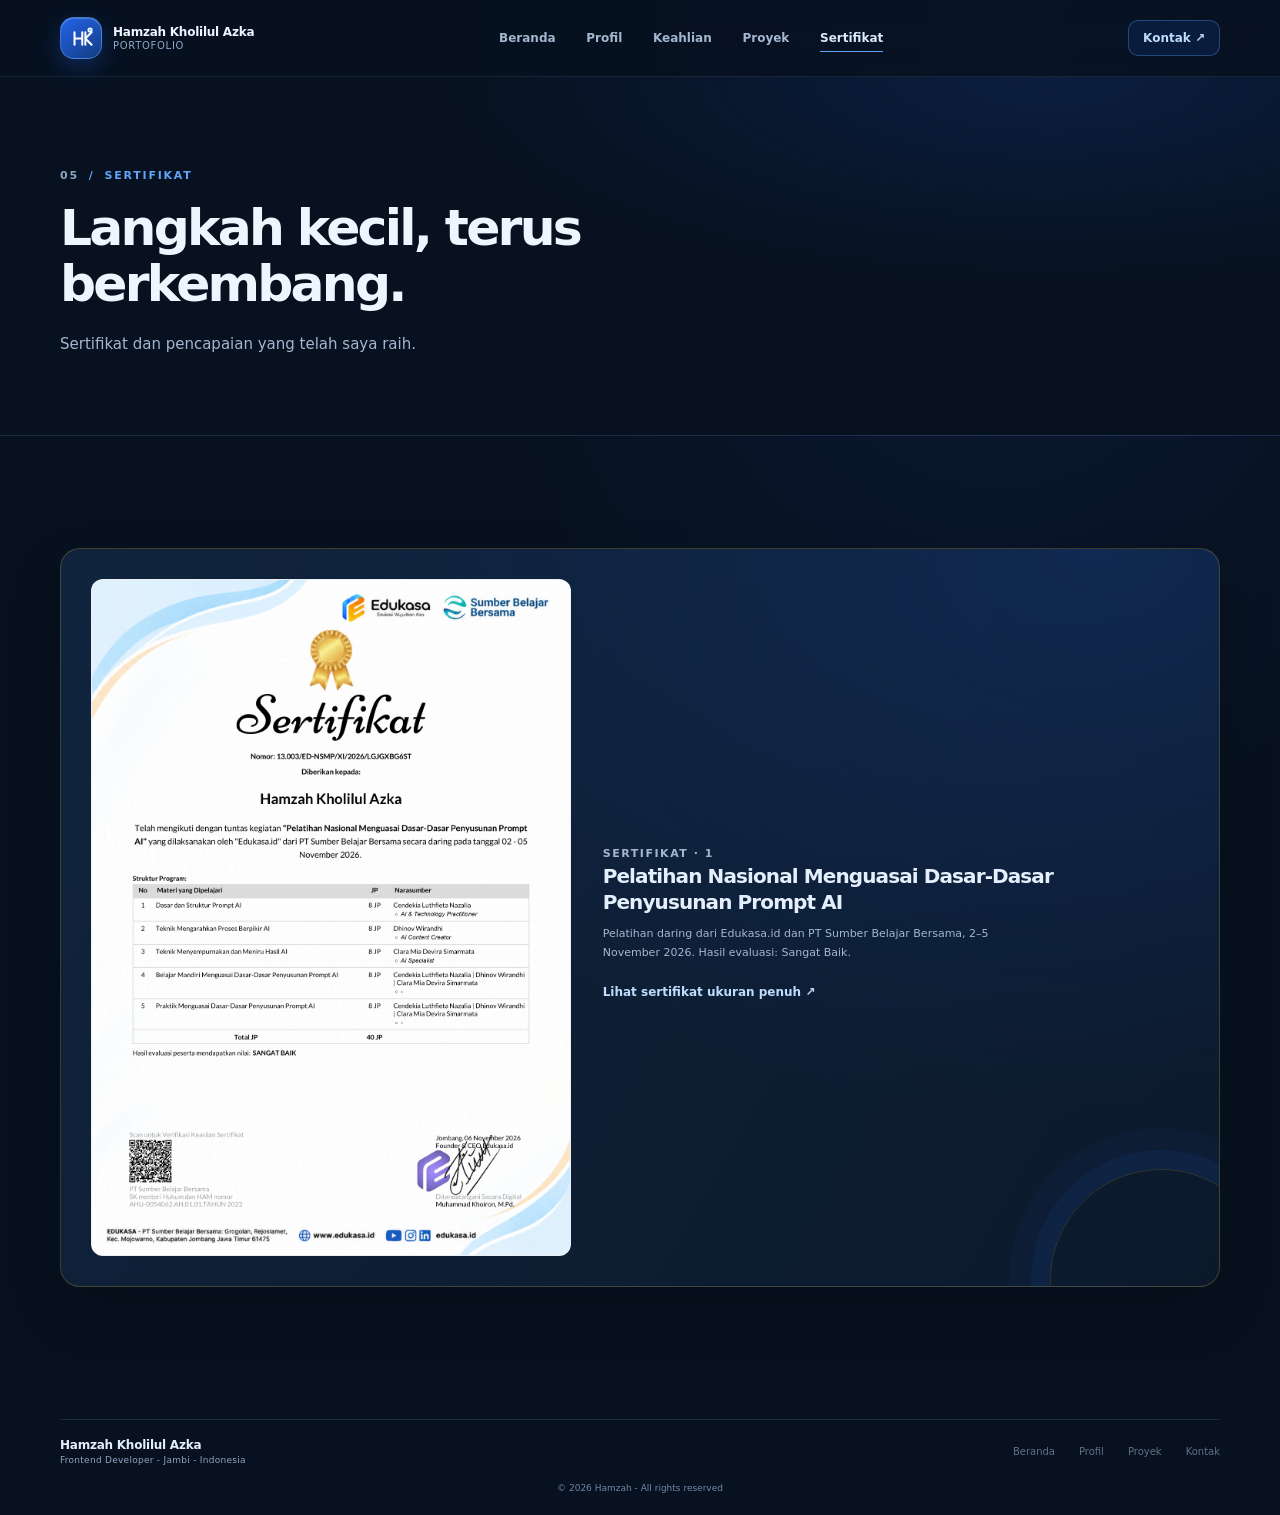
==== commit ee7fbdde: "add sertificate" ====
--- a/sertifikat.html
+++ b/sertifikat.html
@@ -1 +1,62 @@
-<!doctype html><html lang="id"><head><meta charset="utf-8"><meta name="viewport" content="width=device-width, initial-scale=1"><meta name="description" content="Sertifikat dan pencapaian Hamzah Kholilul Azka."><title>Sertifikat — Hamzah Kholilul Azka</title><link rel="icon" href="Image/favicon.png"><link rel="stylesheet" href="styles.css"></head><body data-page="sertifikat"><a class="skip-link" href="#main-content">Langsung ke konten</a><header class="site-header" id="site-header"><div class="container-wide nav-inner"><a class="brand-lockup" href="index.html"><span class="brand-mark">HKA</span><span class="brand-name"><strong>Hamzah Kholilul Azka</strong><span>Portofolio</span></span></a><nav class="desktop-nav" aria-label="Navigasi utama"><a class="nav-link" data-nav="profil" href="profil.html">Profil</a><a class="nav-link" data-nav="keahlian" href="keahlian.html">Keahlian</a><a class="nav-link" data-nav="proyek" href="proyek.html">Proyek</a><a class="nav-link" data-nav="sertifikat" href="sertifikat.html">Sertifikat</a></nav><a class="header-cta desktop-contact" href="kontak.html">Kontak ↗</a><button class="mobile-menu-button" id="menu-toggle" aria-label="Buka menu navigasi" aria-expanded="false" aria-controls="mobile-navigation">☰</button></div><nav id="mobile-navigation" class="mobile-nav" aria-label="Navigasi seluler" hidden><a href="index.html">Beranda</a><a href="profil.html">Profil</a><a href="keahlian.html">Keahlian</a><a href="proyek.html">Proyek</a><a data-nav="sertifikat" href="sertifikat.html">Sertifikat</a><a href="kontak.html">Kontak</a></nav></header><main id="main-content"><section class="page-hero"><div class="container-wide"><p class="section-overline"><span>05</span><span>/</span>Sertifikat</p><h1 class="section-title">Langkah kecil, terus berkembang.</h1><p class="section-lede">Sertifikat dan pencapaian saya akan ditampilkan di sini.</p></div></section><section class="section"><div class="container-wide"><div class="certificate-card reveal"><span class="certificate-emblem">✦</span><div class="certificate-copy"><p class="certificate-count">Sertifikat · 0</p><h2>Belum ada sertifikat untuk ditampilkan.</h2><p>Bagian ini akan diperbarui saat ada pencapaian baru.</p></div></div></div></section></main><footer class="footer"><div class="container-wide footer-inner"><div class="footer-left"><strong>© <span id="current-year">2026</span> Hamzah Kholilul Azka</strong><span class="footer-dot"></span><span>Portofolio</span></div><div class="footer-right">✦ Dibuat sambil terus belajar.</div><a class="back-to-top" href="index.html">Beranda ↑</a></div></footer><script src="script.js"></script></body></html>
+<!doctype html>
+<html lang="id">
+<head>
+  <meta charset="utf-8">
+  <meta name="viewport" content="width=device-width, initial-scale=1">
+  <meta name="description" content="Sertifikat dan pencapaian Hamzah Kholilul Azka.">
+  <title>Sertifikat — Hamzah Kholilul Azka</title>
+  <link rel="icon" href="Image/favicon.png">
+  <link rel="stylesheet" href="styles.css">
+</head>
+<body data-page="sertifikat">
+  <a class="skip-link" href="#main-content">Langsung ke konten</a>
+  <header class="site-header" id="site-header">
+    <div class="container-wide nav-inner">
+      <a class="brand-lockup" href="index.html"><span class="brand-mark">HKA</span><span class="brand-name"><strong>Hamzah Kholilul Azka</strong><span>Portofolio</span></span></a>
+      <nav class="desktop-nav" aria-label="Navigasi utama">
+        <a class="nav-link" data-nav="profil" href="profil.html">Profil</a>
+        <a class="nav-link" data-nav="keahlian" href="keahlian.html">Keahlian</a>
+        <a class="nav-link" data-nav="proyek" href="proyek.html">Proyek</a>
+        <a class="nav-link" data-nav="sertifikat" href="sertifikat.html">Sertifikat</a>
+      </nav>
+      <a class="header-cta desktop-contact" href="kontak.html">Kontak ↗</a>
+      <button class="mobile-menu-button" id="menu-toggle" aria-label="Buka menu navigasi" aria-expanded="false" aria-controls="mobile-navigation">☰</button>
+    </div>
+    <nav id="mobile-navigation" class="mobile-nav" aria-label="Navigasi seluler" hidden>
+      <a href="index.html">Beranda</a><a href="profil.html">Profil</a><a href="keahlian.html">Keahlian</a><a href="proyek.html">Proyek</a><a data-nav="sertifikat" href="sertifikat.html">Sertifikat</a><a href="kontak.html">Kontak</a>
+    </nav>
+  </header>
+  <main id="main-content">
+    <section class="page-hero">
+      <div class="container-wide">
+        <p class="section-overline"><span>05</span><span>/</span>Sertifikat</p>
+        <h1 class="section-title">Langkah kecil, terus berkembang.</h1>
+        <p class="section-lede">Sertifikat dan pencapaian yang telah saya raih.</p>
+      </div>
+    </section>
+    <section class="section">
+      <div class="container-wide">
+        <article class="certificate-card certificate-card--featured reveal">
+          <a class="certificate-image-link" href="Image/sertifikat.jpg" target="_blank" rel="noopener noreferrer" aria-label="Buka gambar sertifikat ukuran penuh">
+            <img src="Image/sertifikat.jpg" alt="Sertifikat Hamzah Kholilul Azka untuk Pelatihan Nasional Menguasai Dasar-Dasar Penyusunan Prompt AI">
+          </a>
+          <div class="certificate-copy">
+            <p class="certificate-count">Sertifikat · 1</p>
+            <h2>Pelatihan Nasional Menguasai Dasar-Dasar Penyusunan Prompt AI</h2>
+            <p>Pelatihan daring dari Edukasa.id dan PT Sumber Belajar Bersama, 2–5 November 2026. Hasil evaluasi: Sangat Baik.</p>
+            <a class="projects-cta" href="Image/sertifikat.jpg" target="_blank" rel="noopener noreferrer">Lihat sertifikat ukuran penuh ↗</a>
+          </div>
+        </article>
+      </div>
+    </section>
+  </main>
+  <footer class="footer">
+    <div class="container-wide footer-inner">
+      <div class="footer-left"><strong>© <span id="current-year">2026</span> Hamzah Kholilul Azka</strong><span class="footer-dot"></span><span>Portofolio</span></div>
+      <div class="footer-right">✦ Dibuat sambil terus belajar.</div>
+      <a class="back-to-top" href="index.html">Beranda ↑</a>
+    </div>
+  </footer>
+  <script src="script.js"></script>
+</body>
+</html>
--- a/styles.css
+++ b/styles.css
@@ -295,6 +295,13 @@
 .certificate-count { margin: 0 0 9px; color: var(--primary); font-size: 9px; font-weight: 780; letter-spacing: .14em; text-transform: uppercase; }
 .certificate-copy h3 { max-width: 420px; margin: 0; color: var(--deep); font-size: 20px; font-weight: 650; letter-spacing: -.045em; line-height: 1.3; }
 .certificate-copy p { max-width: 410px; margin: 9px 0 0; color: #64748b; font-size: 11px; line-height: 1.75; }
+.certificate-card--featured { grid-template-columns: minmax(0, .9fr) minmax(0, 1.1fr); gap: 32px; }
+.certificate-image-link { position: relative; z-index: 1; display: block; overflow: hidden; border: 1px solid rgba(148, 177, 211, .2); border-radius: 12px; background: #fff; }
+.certificate-image-link img { display: block; width: 100%; max-height: 700px; object-fit: contain; object-position: top center; transition: transform 280ms var(--ease-out); }
+.certificate-image-link:hover img { transform: scale(1.015); }
+.certificate-card--featured .certificate-copy { align-self: center; }
+.certificate-card--featured .certificate-copy h2 { max-width: 480px; }
+.certificate-card--featured .projects-cta { position: relative; z-index: 1; }
 
 /* Contact and footer */
 .contact-section { overflow: hidden; padding: 0 0 105px; background: var(--soft); }
@@ -445,6 +452,8 @@
   .certificate-emblem svg { width: 23px; height: 23px; }
   .certificate-copy h3 { font-size: 17px; }
   .certificate-copy p { font-size: 10px; }
+  .certificate-card--featured { grid-template-columns: 1fr; gap: 22px; padding: 20px 16px; }
+  .certificate-card--featured .certificate-copy h2 { font-size: 18px; }
   .contact-section { padding-bottom: 60px; }
   .contact-card { grid-template-columns: 1fr; gap: 24px; padding: 28px 22px; border-radius: 19px; }
   .contact-copy h2 { font-size: 2.15rem; }
